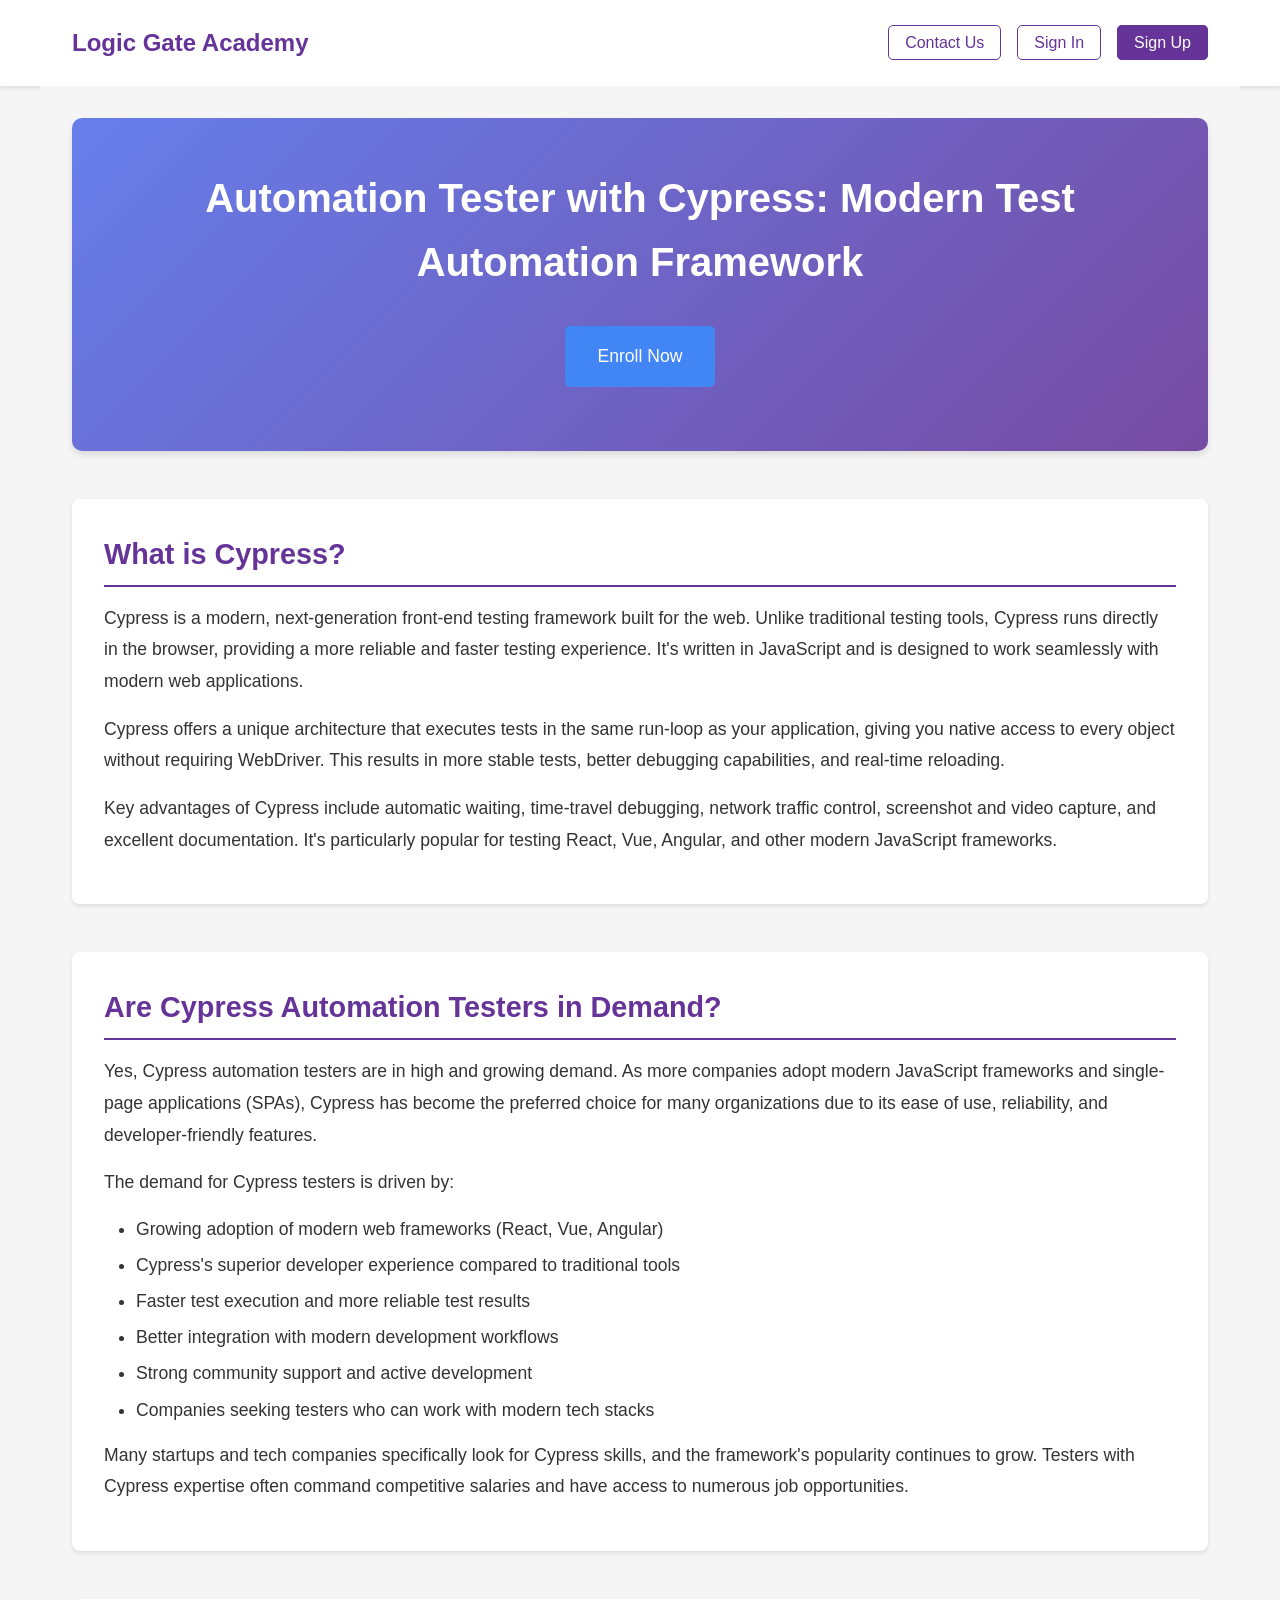
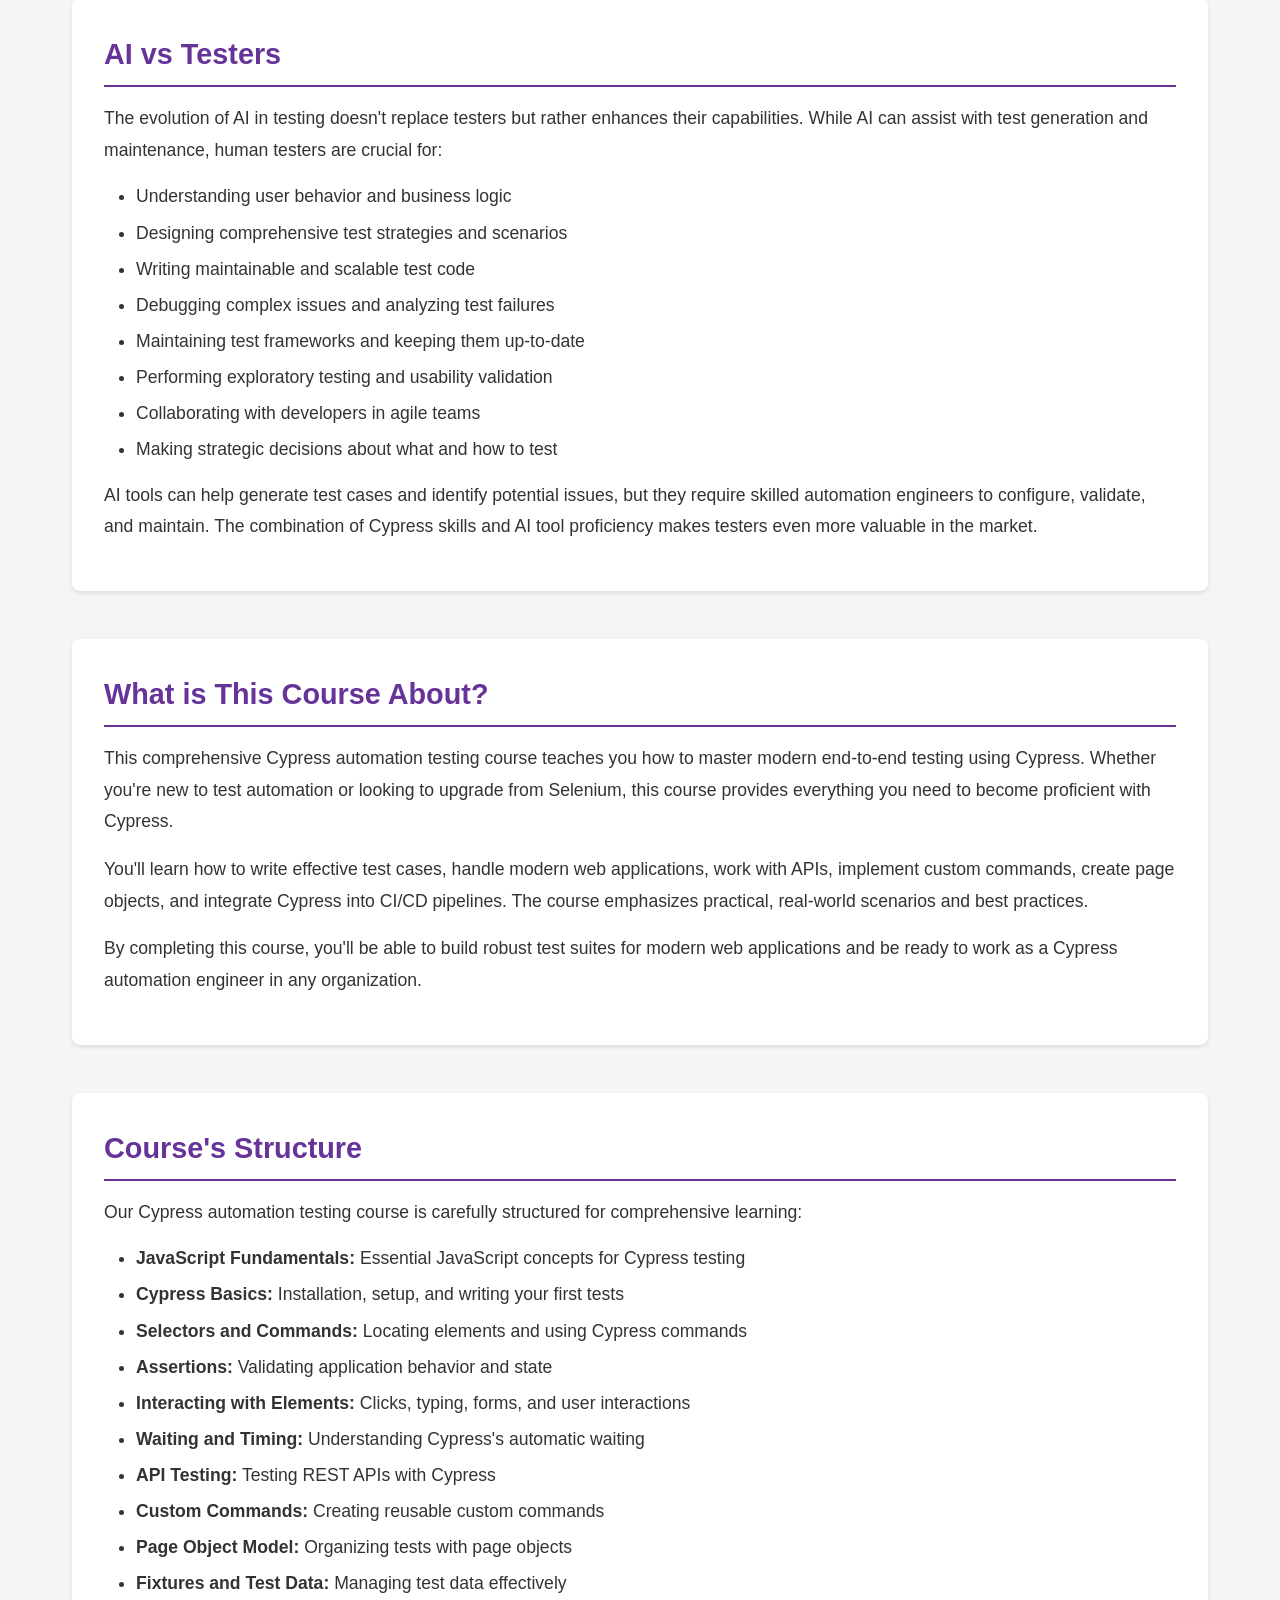
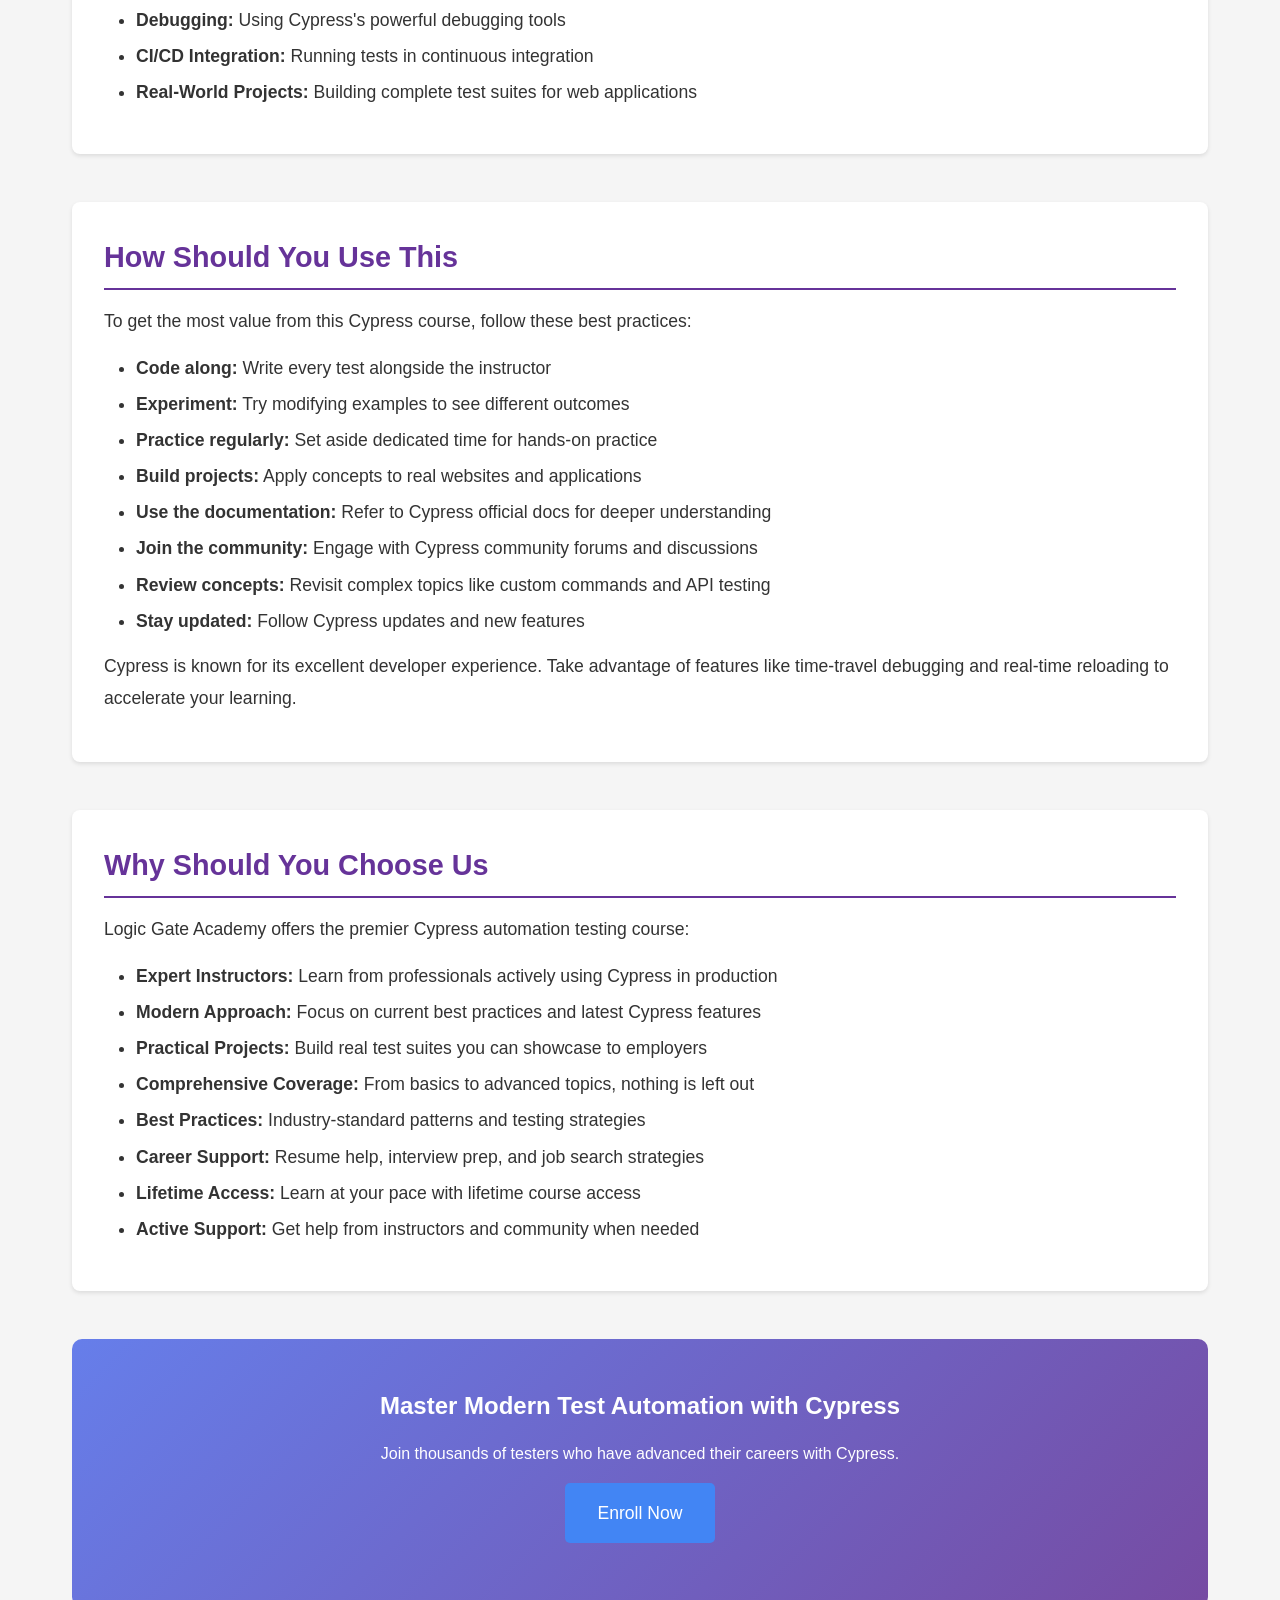
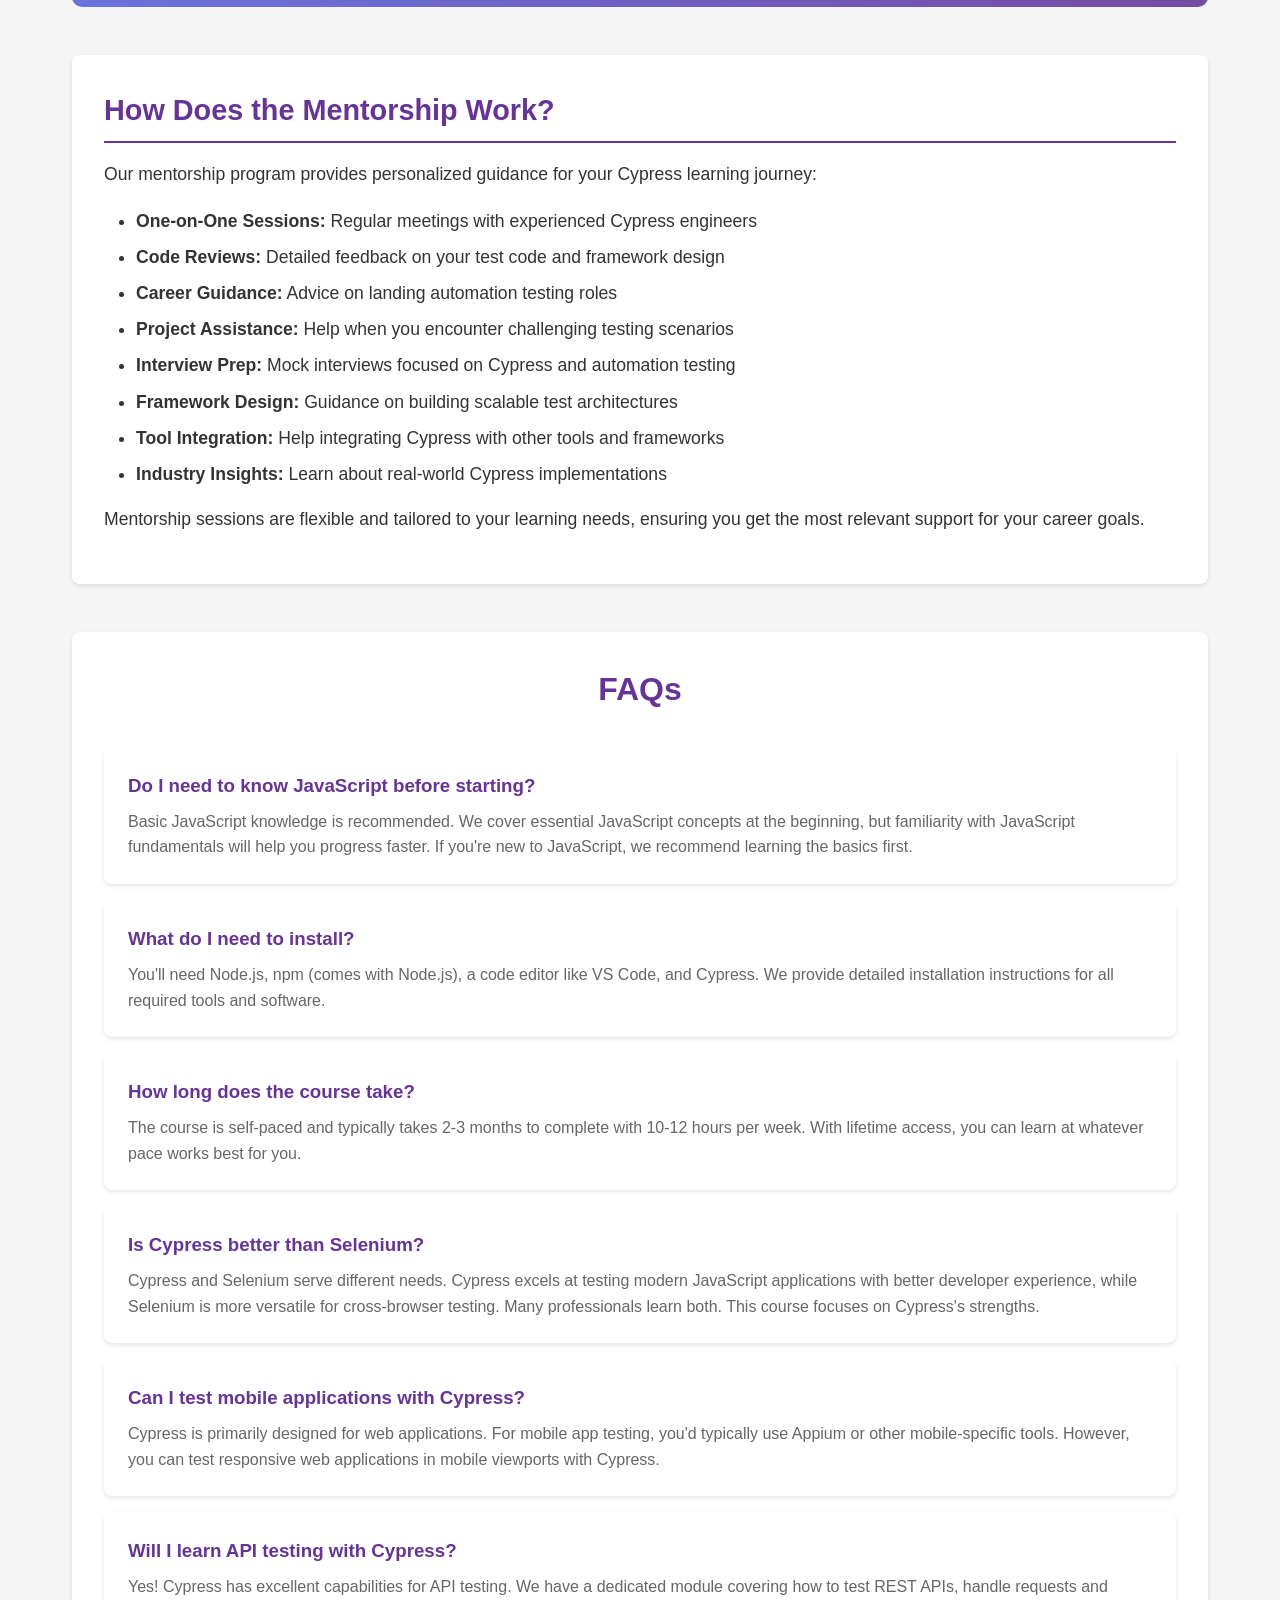
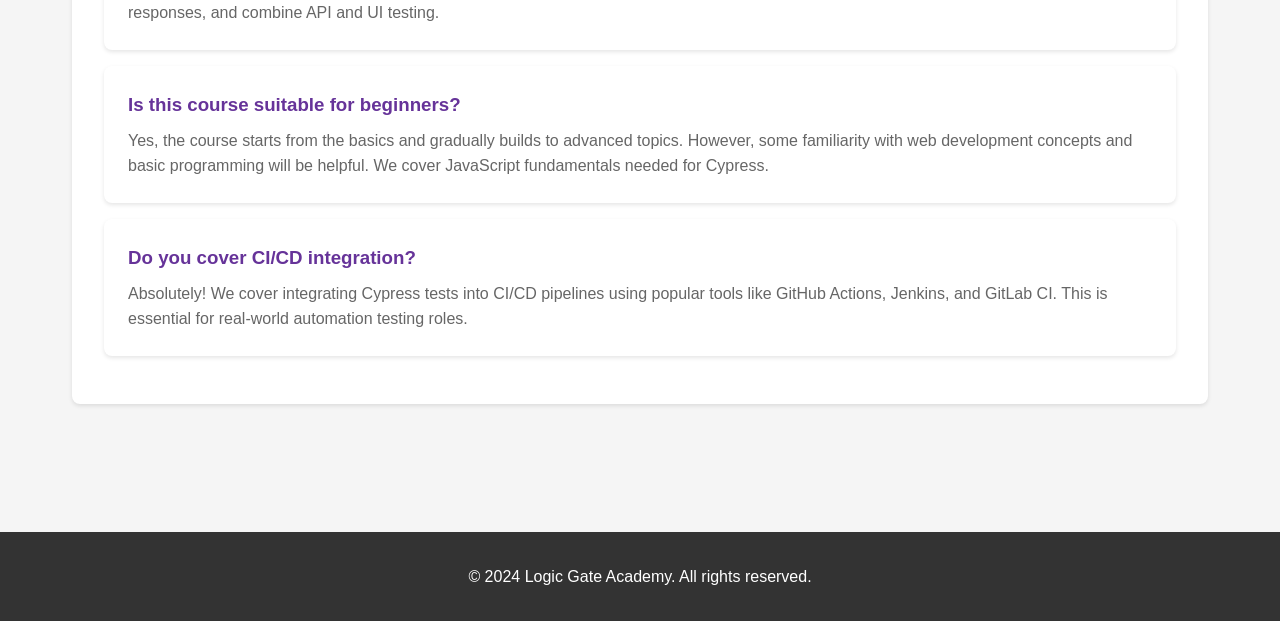
==== automation-tester-cypress.html @ 9d296d84 "added courses descriptions" ====
<!DOCTYPE html>
<html lang="en">
<head>
    <meta charset="UTF-8">
    <meta name="viewport" content="width=device-width, initial-scale=1.0">
    <title>Automation Tester with Cypress: Modern Test Automation Framework</title>
    <meta name="keywords" content="Cypress testing, Cypress automation, end-to-end testing, Cypress tutorial, JavaScript testing, web automation, Cypress course">
    <link rel="stylesheet" href="styles.css">
</head>
<body>
    <header>
        <nav>
            <div class="logo">Logic Gate Academy</div>
            <ul class="nav-links">
                <li><a href="#contact">Contact Us</a></li>
                <li><a href="http://logicgateacademy.com:4200">Sign In</a></li>
                <li><a href="http://logicgateacademy.com:4200" class="primary">Sign Up</a></li>
            </ul>
        </nav>
    </header>

    <main>
        <section class="course-header">
            <h1>Automation Tester with Cypress: Modern Test Automation Framework</h1>
            <a href="http://logicgateacademy.com:4200" class="cta-button">Enroll Now</a>
        </section>

        <section class="content-section">
            <h2>What is Cypress?</h2>
            <p>Cypress is a modern, next-generation front-end testing framework built for the web. Unlike traditional testing tools, Cypress runs directly in the browser, providing a more reliable and faster testing experience. It's written in JavaScript and is designed to work seamlessly with modern web applications.</p>
            <p>Cypress offers a unique architecture that executes tests in the same run-loop as your application, giving you native access to every object without requiring WebDriver. This results in more stable tests, better debugging capabilities, and real-time reloading.</p>
            <p>Key advantages of Cypress include automatic waiting, time-travel debugging, network traffic control, screenshot and video capture, and excellent documentation. It's particularly popular for testing React, Vue, Angular, and other modern JavaScript frameworks.</p>
        </section>

        <section class="content-section">
            <h2>Are Cypress Automation Testers in Demand?</h2>
            <p>Yes, Cypress automation testers are in high and growing demand. As more companies adopt modern JavaScript frameworks and single-page applications (SPAs), Cypress has become the preferred choice for many organizations due to its ease of use, reliability, and developer-friendly features.</p>
            <p>The demand for Cypress testers is driven by:</p>
            <ul>
                <li>Growing adoption of modern web frameworks (React, Vue, Angular)</li>
                <li>Cypress's superior developer experience compared to traditional tools</li>
                <li>Faster test execution and more reliable test results</li>
                <li>Better integration with modern development workflows</li>
                <li>Strong community support and active development</li>
                <li>Companies seeking testers who can work with modern tech stacks</li>
            </ul>
            <p>Many startups and tech companies specifically look for Cypress skills, and the framework's popularity continues to grow. Testers with Cypress expertise often command competitive salaries and have access to numerous job opportunities.</p>
        </section>

        <section class="content-section">
            <h2>AI vs Testers</h2>
            <p>The evolution of AI in testing doesn't replace testers but rather enhances their capabilities. While AI can assist with test generation and maintenance, human testers are crucial for:</p>
            <ul>
                <li>Understanding user behavior and business logic</li>
                <li>Designing comprehensive test strategies and scenarios</li>
                <li>Writing maintainable and scalable test code</li>
                <li>Debugging complex issues and analyzing test failures</li>
                <li>Maintaining test frameworks and keeping them up-to-date</li>
                <li>Performing exploratory testing and usability validation</li>
                <li>Collaborating with developers in agile teams</li>
                <li>Making strategic decisions about what and how to test</li>
            </ul>
            <p>AI tools can help generate test cases and identify potential issues, but they require skilled automation engineers to configure, validate, and maintain. The combination of Cypress skills and AI tool proficiency makes testers even more valuable in the market.</p>
        </section>

        <section class="content-section">
            <h2>What is This Course About?</h2>
            <p>This comprehensive Cypress automation testing course teaches you how to master modern end-to-end testing using Cypress. Whether you're new to test automation or looking to upgrade from Selenium, this course provides everything you need to become proficient with Cypress.</p>
            <p>You'll learn how to write effective test cases, handle modern web applications, work with APIs, implement custom commands, create page objects, and integrate Cypress into CI/CD pipelines. The course emphasizes practical, real-world scenarios and best practices.</p>
            <p>By completing this course, you'll be able to build robust test suites for modern web applications and be ready to work as a Cypress automation engineer in any organization.</p>
        </section>

        <section class="content-section">
            <h2>Course's Structure</h2>
            <p>Our Cypress automation testing course is carefully structured for comprehensive learning:</p>
            <ul>
                <li><strong>JavaScript Fundamentals:</strong> Essential JavaScript concepts for Cypress testing</li>
                <li><strong>Cypress Basics:</strong> Installation, setup, and writing your first tests</li>
                <li><strong>Selectors and Commands:</strong> Locating elements and using Cypress commands</li>
                <li><strong>Assertions:</strong> Validating application behavior and state</li>
                <li><strong>Interacting with Elements:</strong> Clicks, typing, forms, and user interactions</li>
                <li><strong>Waiting and Timing:</strong> Understanding Cypress's automatic waiting</li>
                <li><strong>API Testing:</strong> Testing REST APIs with Cypress</li>
                <li><strong>Custom Commands:</strong> Creating reusable custom commands</li>
                <li><strong>Page Object Model:</strong> Organizing tests with page objects</li>
                <li><strong>Fixtures and Test Data:</strong> Managing test data effectively</li>
                <li><strong>Debugging:</strong> Using Cypress's powerful debugging tools</li>
                <li><strong>CI/CD Integration:</strong> Running tests in continuous integration</li>
                <li><strong>Real-World Projects:</strong> Building complete test suites for web applications</li>
            </ul>
        </section>

        <section class="content-section">
            <h2>How Should You Use This</h2>
            <p>To get the most value from this Cypress course, follow these best practices:</p>
            <ul>
                <li><strong>Code along:</strong> Write every test alongside the instructor</li>
                <li><strong>Experiment:</strong> Try modifying examples to see different outcomes</li>
                <li><strong>Practice regularly:</strong> Set aside dedicated time for hands-on practice</li>
                <li><strong>Build projects:</strong> Apply concepts to real websites and applications</li>
                <li><strong>Use the documentation:</strong> Refer to Cypress official docs for deeper understanding</li>
                <li><strong>Join the community:</strong> Engage with Cypress community forums and discussions</li>
                <li><strong>Review concepts:</strong> Revisit complex topics like custom commands and API testing</li>
                <li><strong>Stay updated:</strong> Follow Cypress updates and new features</li>
            </ul>
            <p>Cypress is known for its excellent developer experience. Take advantage of features like time-travel debugging and real-time reloading to accelerate your learning.</p>
        </section>

        <section class="content-section">
            <h2>Why Should You Choose Us</h2>
            <p>Logic Gate Academy offers the premier Cypress automation testing course:</p>
            <ul>
                <li><strong>Expert Instructors:</strong> Learn from professionals actively using Cypress in production</li>
                <li><strong>Modern Approach:</strong> Focus on current best practices and latest Cypress features</li>
                <li><strong>Practical Projects:</strong> Build real test suites you can showcase to employers</li>
                <li><strong>Comprehensive Coverage:</strong> From basics to advanced topics, nothing is left out</li>
                <li><strong>Best Practices:</strong> Industry-standard patterns and testing strategies</li>
                <li><strong>Career Support:</strong> Resume help, interview prep, and job search strategies</li>
                <li><strong>Lifetime Access:</strong> Learn at your pace with lifetime course access</li>
                <li><strong>Active Support:</strong> Get help from instructors and community when needed</li>
            </ul>
        </section>

        <section class="cta-section">
            <h2>Master Modern Test Automation with Cypress</h2>
            <p>Join thousands of testers who have advanced their careers with Cypress.</p>
            <a href="http://logicgateacademy.com:4200" class="cta-button">Enroll Now</a>
        </section>

        <section class="content-section">
            <h2>How Does the Mentorship Work?</h2>
            <p>Our mentorship program provides personalized guidance for your Cypress learning journey:</p>
            <ul>
                <li><strong>One-on-One Sessions:</strong> Regular meetings with experienced Cypress engineers</li>
                <li><strong>Code Reviews:</strong> Detailed feedback on your test code and framework design</li>
                <li><strong>Career Guidance:</strong> Advice on landing automation testing roles</li>
                <li><strong>Project Assistance:</strong> Help when you encounter challenging testing scenarios</li>
                <li><strong>Interview Prep:</strong> Mock interviews focused on Cypress and automation testing</li>
                <li><strong>Framework Design:</strong> Guidance on building scalable test architectures</li>
                <li><strong>Tool Integration:</strong> Help integrating Cypress with other tools and frameworks</li>
                <li><strong>Industry Insights:</strong> Learn about real-world Cypress implementations</li>
            </ul>
            <p>Mentorship sessions are flexible and tailored to your learning needs, ensuring you get the most relevant support for your career goals.</p>
        </section>

        <section class="faq-section">
            <h2>FAQs</h2>
            
            <div class="faq-item">
                <h3>Do I need to know JavaScript before starting?</h3>
                <p>Basic JavaScript knowledge is recommended. We cover essential JavaScript concepts at the beginning, but familiarity with JavaScript fundamentals will help you progress faster. If you're new to JavaScript, we recommend learning the basics first.</p>
            </div>

            <div class="faq-item">
                <h3>What do I need to install?</h3>
                <p>You'll need Node.js, npm (comes with Node.js), a code editor like VS Code, and Cypress. We provide detailed installation instructions for all required tools and software.</p>
            </div>

            <div class="faq-item">
                <h3>How long does the course take?</h3>
                <p>The course is self-paced and typically takes 2-3 months to complete with 10-12 hours per week. With lifetime access, you can learn at whatever pace works best for you.</p>
            </div>

            <div class="faq-item">
                <h3>Is Cypress better than Selenium?</h3>
                <p>Cypress and Selenium serve different needs. Cypress excels at testing modern JavaScript applications with better developer experience, while Selenium is more versatile for cross-browser testing. Many professionals learn both. This course focuses on Cypress's strengths.</p>
            </div>

            <div class="faq-item">
                <h3>Can I test mobile applications with Cypress?</h3>
                <p>Cypress is primarily designed for web applications. For mobile app testing, you'd typically use Appium or other mobile-specific tools. However, you can test responsive web applications in mobile viewports with Cypress.</p>
            </div>

            <div class="faq-item">
                <h3>Will I learn API testing with Cypress?</h3>
                <p>Yes! Cypress has excellent capabilities for API testing. We have a dedicated module covering how to test REST APIs, handle requests and responses, and combine API and UI testing.</p>
            </div>

            <div class="faq-item">
                <h3>Is this course suitable for beginners?</h3>
                <p>Yes, the course starts from the basics and gradually builds to advanced topics. However, some familiarity with web development concepts and basic programming will be helpful. We cover JavaScript fundamentals needed for Cypress.</p>
            </div>

            <div class="faq-item">
                <h3>Do you cover CI/CD integration?</h3>
                <p>Absolutely! We cover integrating Cypress tests into CI/CD pipelines using popular tools like GitHub Actions, Jenkins, and GitLab CI. This is essential for real-world automation testing roles.</p>
            </div>
        </section>
    </main>

    <footer>
        <p>&copy; 2024 Logic Gate Academy. All rights reserved.</p>
    </footer>
</body>
</html>
---- styles.css ----
* {
    margin: 0;
    padding: 0;
    box-sizing: border-box;
}

body {
    font-family: -apple-system, BlinkMacSystemFont, 'Segoe UI', Roboto, Oxygen, Ubuntu, Cantarell, sans-serif;
    line-height: 1.6;
    color: #333;
    background-color: #f5f5f5;
}

header {
    background: white;
    color: #333;
    padding: 1.5rem 0;
    box-shadow: 0 2px 4px rgba(0,0,0,0.1);
}

nav {
    max-width: 1200px;
    margin: 0 auto;
    display: flex;
    justify-content: space-between;
    align-items: center;
    padding: 0 2rem;
}

.logo {
    font-size: 1.5rem;
    font-weight: bold;
    color: #663399;
}

.nav-links {
    display: flex;
    list-style: none;
    gap: 1rem;
    align-items: center;
}

.nav-links a {
    color: #663399;
    text-decoration: none;
    padding: 0.5rem 1rem;
    border: 1px solid #663399;
    border-radius: 5px;
    transition: all 0.3s;
    font-weight: 500;
}

.nav-links a:hover {
    background: #663399;
    color: white;
}

.nav-links a.primary {
    background: #663399;
    color: white;
    border: 1px solid #663399;
}

.nav-links a.primary:hover {
    background: #764ba2;
    border-color: #764ba2;
}

main {
    max-width: 1200px;
    margin: 0 auto;
    padding: 2rem;
    background: #f5f5f5;
    min-height: calc(100vh - 200px);
}

main .content-wrapper {
    background: white;
    padding: 2rem;
    border-radius: 10px;
    box-shadow: 0 2px 4px rgba(0,0,0,0.1);
}

.hero {
    text-align: center;
    padding: 4rem 2rem;
    background: linear-gradient(135deg, #667eea 0%, #764ba2 100%);
    color: white;
    border-radius: 10px;
    margin-bottom: 3rem;
}

.hero h1 {
    font-size: 2.5rem;
    margin-bottom: 1rem;
    font-weight: bold;
}

.hero p {
    font-size: 1.2rem;
    margin-bottom: 2rem;
}

.courses {
    margin-top: 3rem;
    background: #f5f5f5;
    padding: 3rem 2rem;
    border-radius: 10px;
}

.courses h2 {
    text-align: center;
    font-size: 2rem;
    margin-bottom: 2rem;
    color: #663399;
    font-weight: bold;
}

.course-grid {
    display: grid;
    grid-template-columns: repeat(auto-fit, minmax(280px, 1fr));
    gap: 2rem;
    margin-top: 2rem;
}

.course-card {
    background: white;
    border-radius: 8px;
    box-shadow: 0 2px 8px rgba(0,0,0,0.1);
    transition: transform 0.3s, box-shadow 0.3s;
    overflow: hidden;
}

.course-card:hover {
    transform: translateY(-5px);
    box-shadow: 0 4px 12px rgba(0,0,0,0.15);
}

.course-card img {
    width: 100%;
    height: 200px;
    object-fit: cover;
}

.course-card-content {
    padding: 1.5rem;
}

.course-card h3 {
    color: #663399;
    margin-bottom: 1rem;
    font-size: 1.5rem;
    font-weight: bold;
}

.course-card p {
    color: #666;
    margin-bottom: 1.5rem;
    font-size: 1rem;
    line-height: 1.6;
}

.course-card-buttons {
    display: flex;
    gap: 1rem;
}

.btn-enroll {
    display: inline-block;
    background: #4285F4;
    color: white;
    padding: 0.75rem 1.5rem;
    text-decoration: none;
    border-radius: 5px;
    font-weight: 500;
    transition: background 0.3s;
    border: none;
    cursor: pointer;
}

.btn-enroll:hover {
    background: #357ae8;
}

.btn-learn-more {
    display: inline-block;
    background: white;
    color: #4285F4;
    padding: 0.75rem 1.5rem;
    text-decoration: none;
    border-radius: 5px;
    font-weight: 500;
    transition: all 0.3s;
    border: 1px solid #4285F4;
}

.btn-learn-more:hover {
    background: #f0f4ff;
}

.course-link {
    display: inline-block;
    margin-top: 1rem;
    color: #4285F4;
    text-decoration: none;
    font-weight: 500;
    transition: color 0.3s;
}

.course-link:hover {
    color: #357ae8;
}

/* Course Page Styles */
.course-header {
    background: linear-gradient(135deg, #667eea 0%, #764ba2 100%);
    color: white;
    padding: 3rem 2rem;
    text-align: center;
    border-radius: 10px;
    margin-bottom: 3rem;
    box-shadow: 0 4px 6px rgba(0,0,0,0.1);
}

.course-header h1 {
    font-size: 2.5rem;
    margin-bottom: 1rem;
    font-weight: bold;
}

.cta-button {
    display: inline-block;
    background: #4285F4;
    color: white;
    padding: 1rem 2rem;
    text-decoration: none;
    border-radius: 5px;
    font-weight: 500;
    font-size: 1.1rem;
    transition: background 0.3s, transform 0.3s;
    margin: 1rem 0;
    border: none;
    cursor: pointer;
}

.cta-button:hover {
    background: #357ae8;
    transform: scale(1.05);
}

.content-section {
    margin: 3rem 0;
    background: white;
    padding: 2rem;
    border-radius: 8px;
    box-shadow: 0 2px 4px rgba(0,0,0,0.1);
}

.content-section h2 {
    color: #663399;
    font-size: 1.8rem;
    margin-bottom: 1rem;
    padding-bottom: 0.5rem;
    border-bottom: 2px solid #663399;
    font-weight: bold;
}

.content-section p {
    margin-bottom: 1rem;
    font-size: 1.1rem;
    line-height: 1.8;
    color: #333;
}

.content-section ul {
    margin-left: 2rem;
    margin-bottom: 1rem;
}

.content-section li {
    margin-bottom: 0.5rem;
    font-size: 1.1rem;
    color: #333;
}

.cta-section {
    text-align: center;
    padding: 3rem 2rem;
    background: linear-gradient(135deg, #667eea 0%, #764ba2 100%);
    color: white;
    border-radius: 10px;
    margin: 3rem 0;
}

.cta-section h2 {
    color: white;
    border-bottom: none;
    margin-bottom: 1rem;
}

.faq-section {
    margin: 3rem 0;
    background: white;
    padding: 2rem;
    border-radius: 8px;
    box-shadow: 0 2px 4px rgba(0,0,0,0.1);
}

.faq-section h2 {
    color: #663399;
    text-align: center;
    font-size: 2rem;
    margin-bottom: 2rem;
    font-weight: bold;
}

.faq-item {
    background: white;
    padding: 1.5rem;
    margin-bottom: 1rem;
    border-radius: 8px;
    box-shadow: 0 2px 4px rgba(0,0,0,0.1);
}

.faq-item h3 {
    color: #663399;
    margin-bottom: 0.5rem;
    font-weight: bold;
}

.faq-item p {
    color: #666;
    line-height: 1.6;
}

footer {
    background: #333;
    color: white;
    text-align: center;
    padding: 2rem;
    margin-top: 3rem;
}

@media (max-width: 768px) {
    nav {
        flex-direction: column;
        gap: 1rem;
    }
    
    .nav-links {
        flex-wrap: wrap;
        justify-content: center;
    }
    
    .hero h1 {
        font-size: 1.8rem;
    }
    
    .course-header h1 {
        font-size: 1.8rem;
    }
    
    .course-grid {
        grid-template-columns: 1fr;
    }
    
    .course-card-buttons {
        flex-direction: column;
    }
    
    .btn-enroll,
    .btn-learn-more {
        width: 100%;
        text-align: center;
    }
}
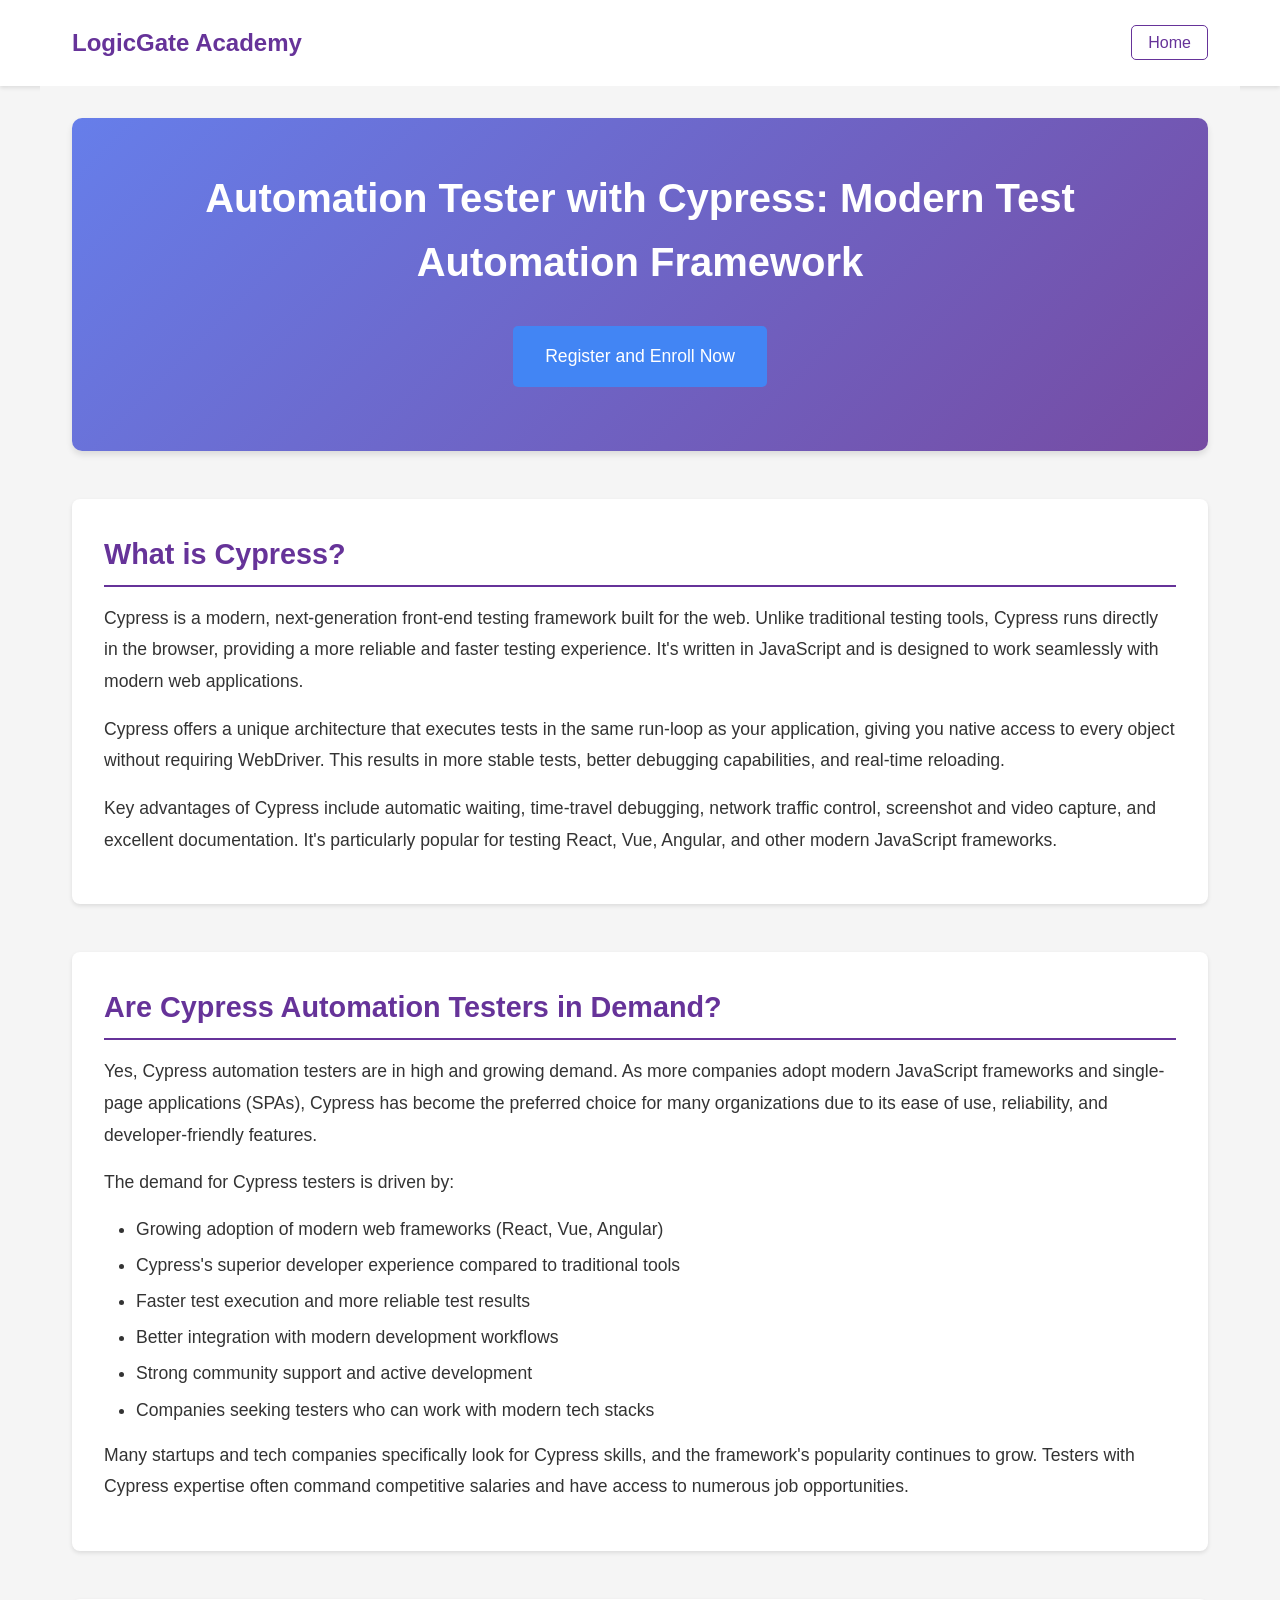
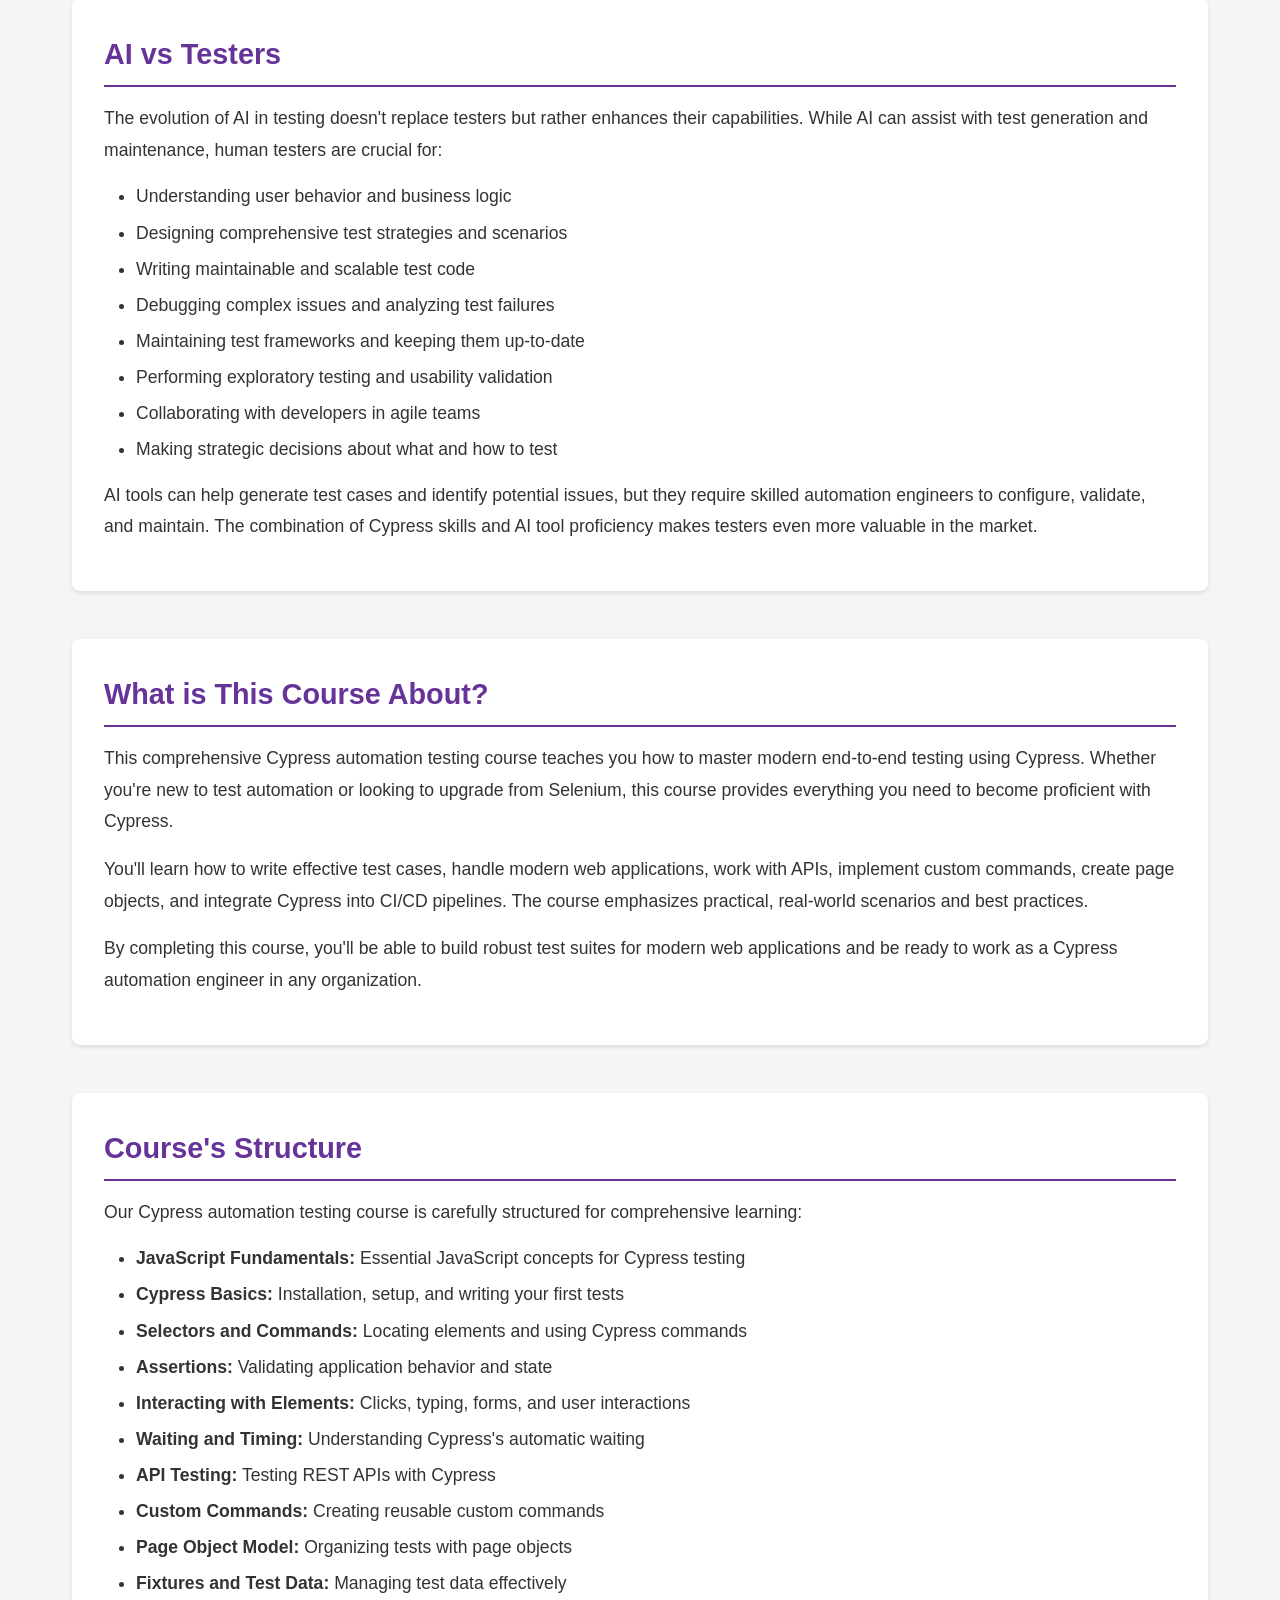
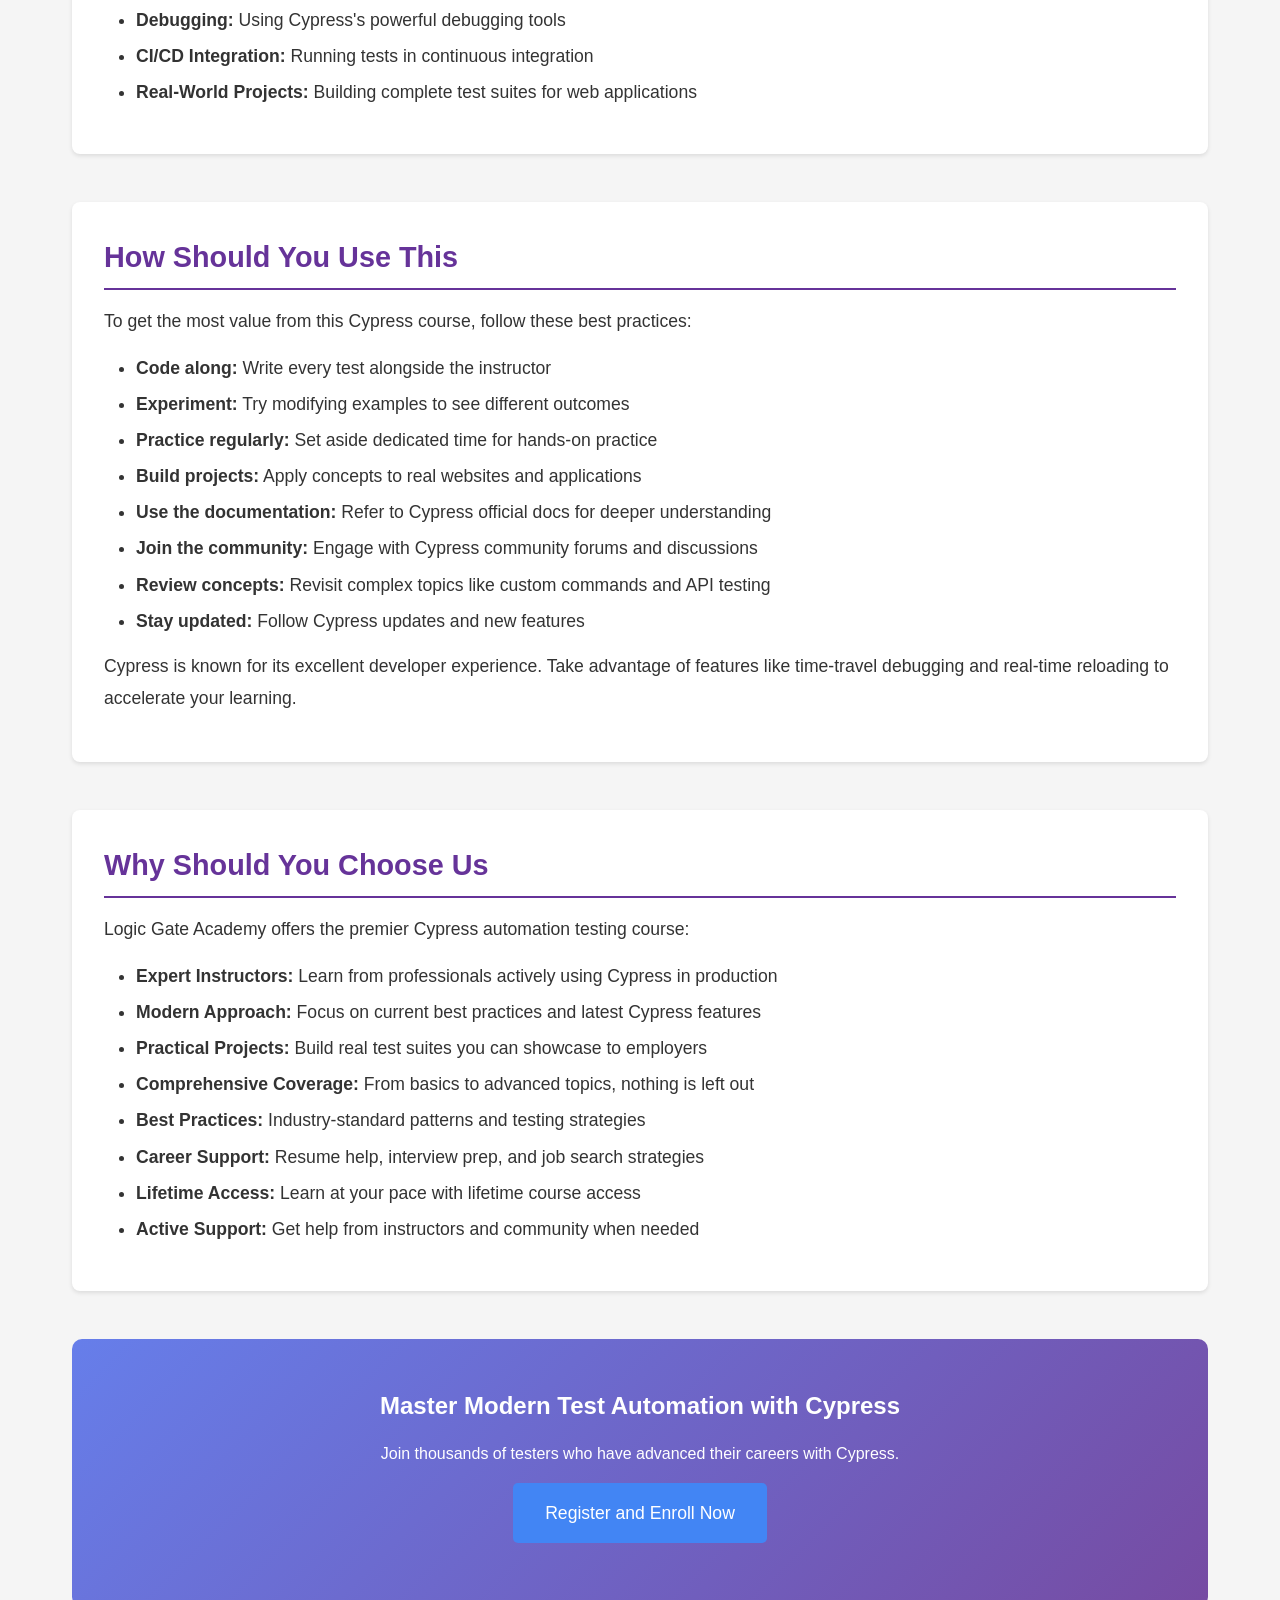
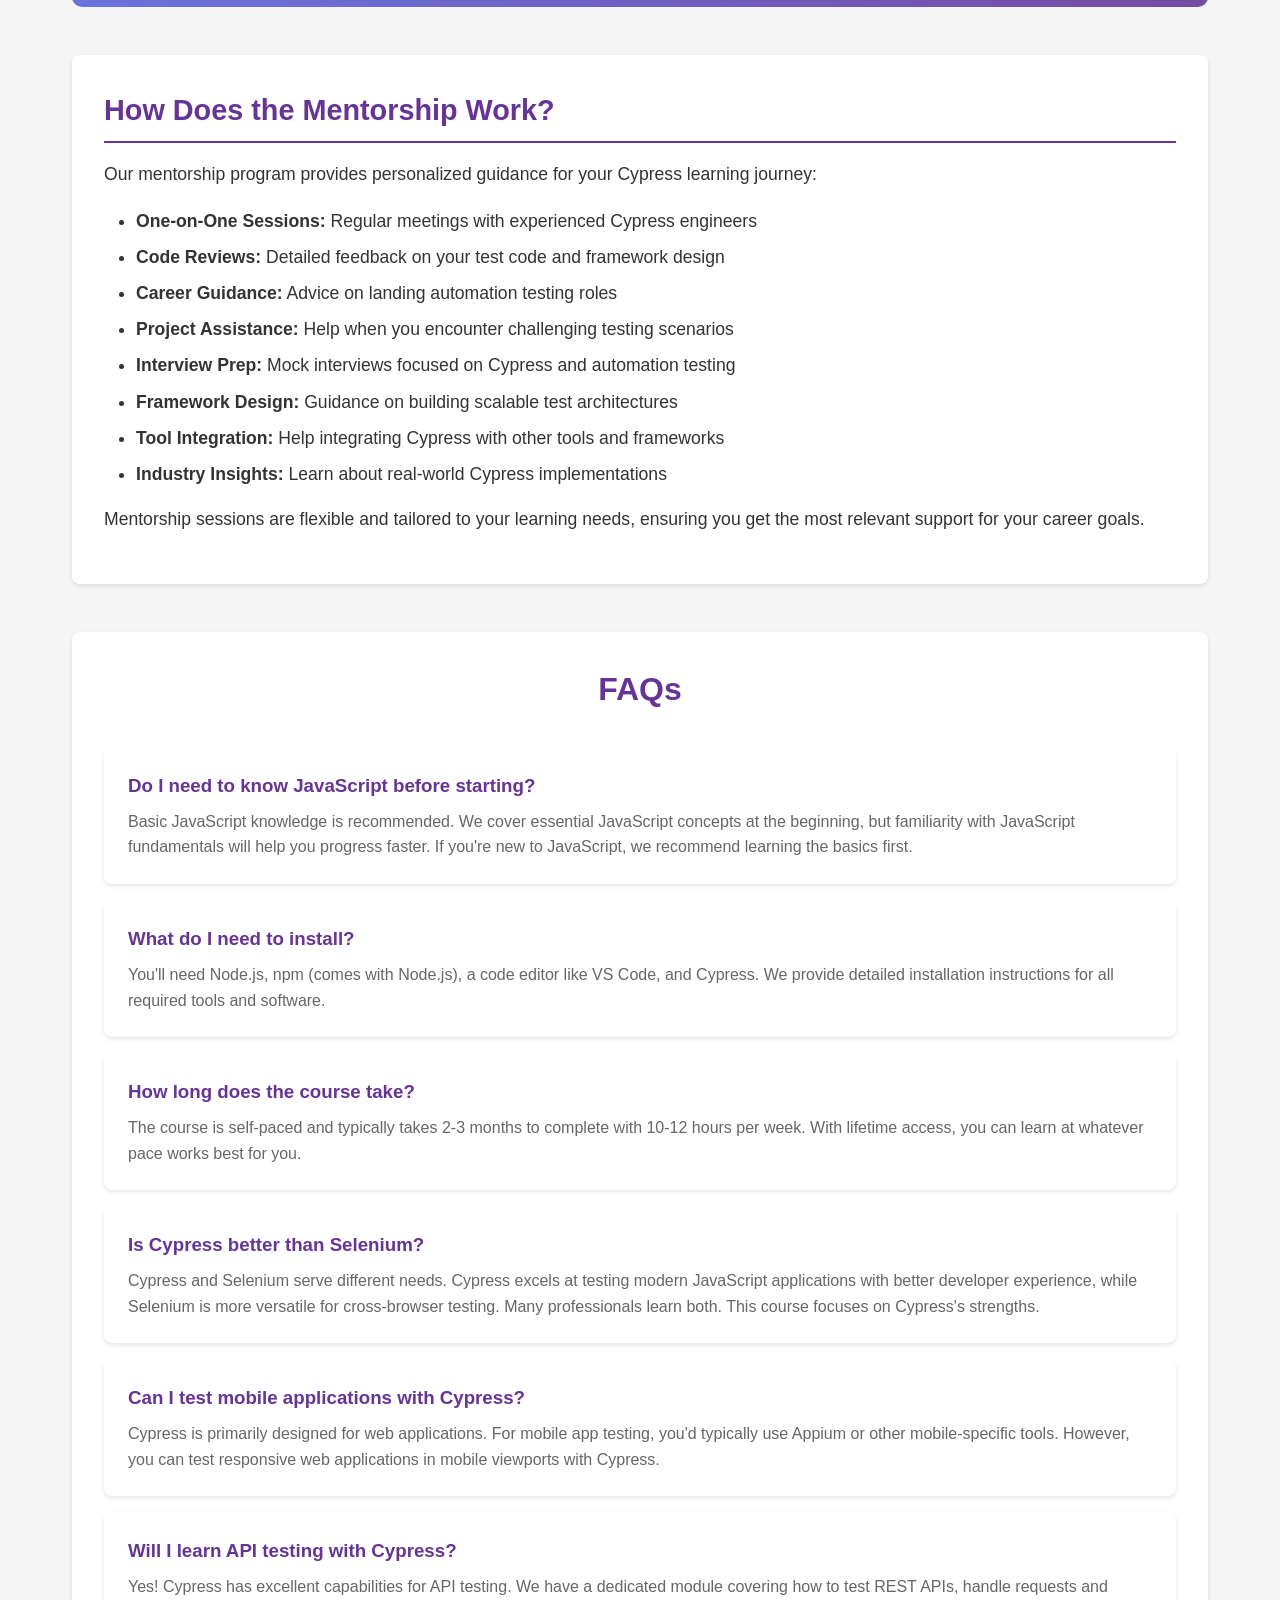
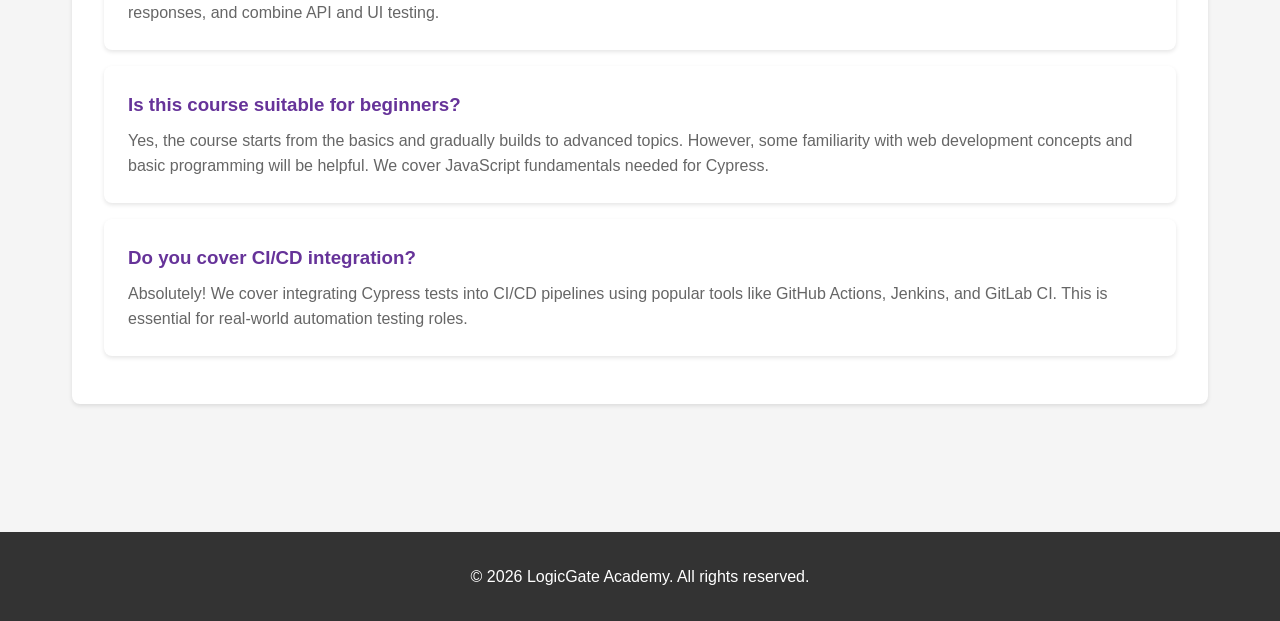
==== commit 0d33fd26: "added updates to site and robot file and sitemap" ====
--- a/automation-tester-cypress.html
+++ b/automation-tester-cypress.html
@@ -10,11 +10,9 @@
 <body>
     <header>
         <nav>
-            <div class="logo">Logic Gate Academy</div>
+            <div class="logo">LogicGate Academy</div>
             <ul class="nav-links">
-                <li><a href="#contact">Contact Us</a></li>
-                <li><a href="http://logicgateacademy.com:4200">Sign In</a></li>
-                <li><a href="http://logicgateacademy.com:4200" class="primary">Sign Up</a></li>
+                <li><a href="https://www.logicgateacademy.com">Home</a></li>
             </ul>
         </nav>
     </header>
@@ -22,7 +20,7 @@
     <main>
         <section class="course-header">
             <h1>Automation Tester with Cypress: Modern Test Automation Framework</h1>
-            <a href="http://logicgateacademy.com:4200" class="cta-button">Enroll Now</a>
+            <a href="http://logicgateacademy.com" class="cta-button">Register and Enroll Now</a>
         </section>
 
         <section class="content-section">
@@ -124,7 +122,7 @@
         <section class="cta-section">
             <h2>Master Modern Test Automation with Cypress</h2>
             <p>Join thousands of testers who have advanced their careers with Cypress.</p>
-            <a href="http://logicgateacademy.com:4200" class="cta-button">Enroll Now</a>
+                <a href="http://logicgateacademy.com" class="cta-button">Register and Enroll Now</a>
         </section>
 
         <section class="content-section">
@@ -189,7 +187,7 @@
     </main>
 
     <footer>
-        <p>&copy; 2024 Logic Gate Academy. All rights reserved.</p>
+        <p>&copy; 2026 LogicGate Academy. All rights reserved.</p>
     </footer>
 </body>
 </html>
